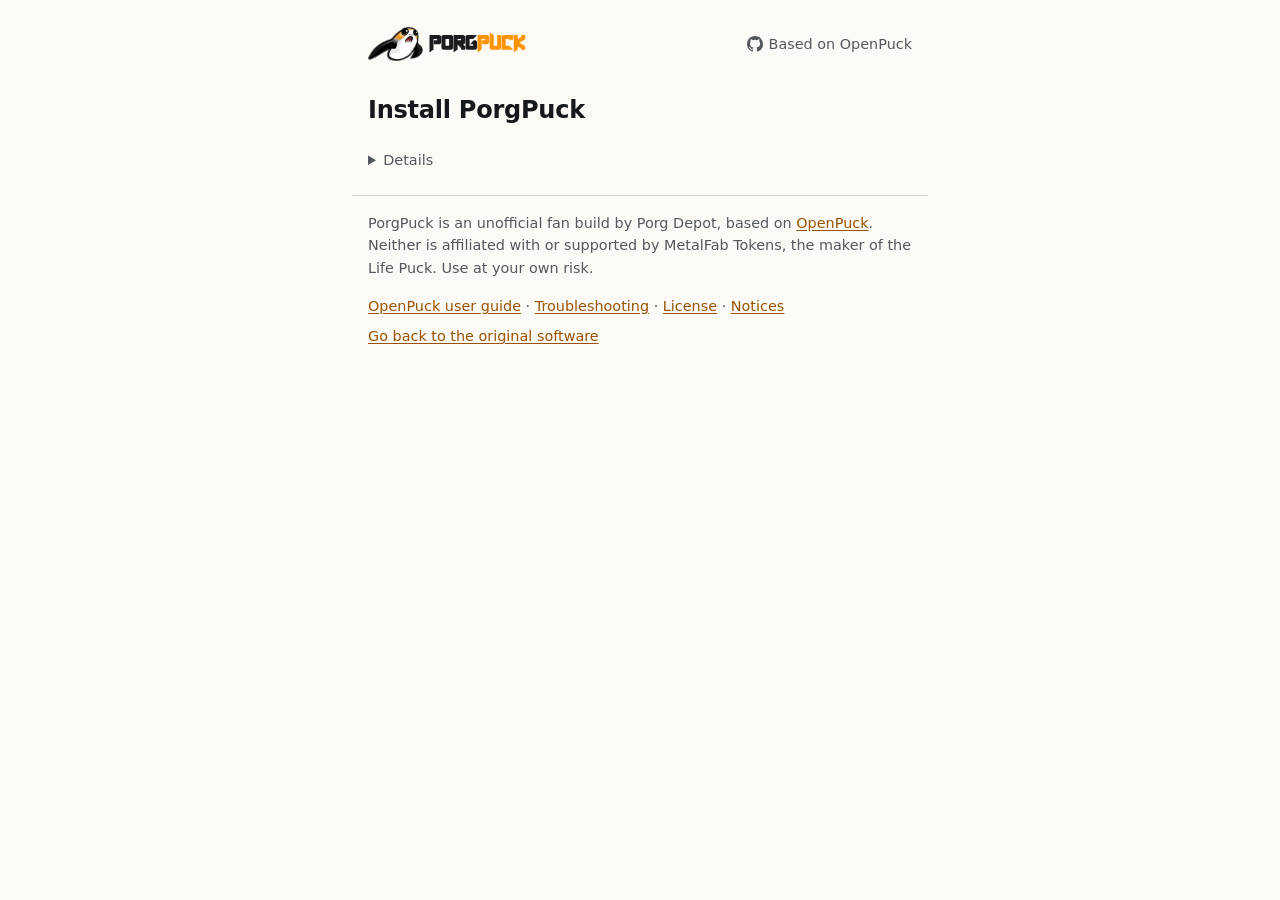
==== index.html @ e234dc00 "PorgPuck 1.0 (94cc016)" ====
<!doctype html>
<!-- PorgPuck browser installer (Porg Depot's build of the OpenPuck installer). Page wiring is in js/app.js, screens in js/ui.js. -->
<html lang="en">
<head>
<meta charset="utf-8">
<meta http-equiv="Content-Security-Policy" content="default-src 'self'; script-src 'self'; style-src 'self'; img-src 'self' data:; connect-src 'self'; font-src 'self'; object-src 'none'; base-uri 'none'; form-action 'none'">
<meta name="viewport" content="width=device-width, initial-scale=1">
<meta name="color-scheme" content="light dark">
<title>Install PorgPuck</title>
<link rel="icon" href="img/porgpuck-avatar.png" type="image/png">
<link rel="apple-touch-icon" href="img/porgpuck-avatar.png">
<link rel="stylesheet" href="css/style.css">
</head>
<body>
<header class="top">
  <picture class="logo">
    <source media="(prefers-color-scheme: dark)" srcset="img/porgpuck-lockup.png">
    <img src="img/porgpuck-lockup-light.png" alt="PorgPuck" height="34">
  </picture>
  <div class="tools">
    <a class="quiet" href="https://github.com/wavemoran/openpuck" target="_blank" rel="noopener" aria-label="Based on OpenPuck, on GitHub"><svg class="gh" viewBox="0 0 16 16" width="16" height="16" aria-hidden="true" focusable="false"><path fill="currentColor" d="M8 0C3.58 0 0 3.58 0 8c0 3.54 2.29 6.53 5.47 7.59.4.07.55-.17.55-.38 0-.19-.01-.82-.01-1.49-2.01.37-2.53-.49-2.69-.94-.09-.23-.48-.94-.82-1.13-.28-.15-.68-.52-.01-.53.63-.01 1.08.58 1.23.82.72 1.21 1.87.87 2.33.66.07-.52.28-.87.51-1.07-1.78-.2-3.64-.89-3.64-3.95 0-.87.31-1.59.82-2.15-.08-.2-.36-1.02.08-2.12 0 0 .67-.21 2.2.82a7.5 7.5 0 0 1 4 0c1.53-1.04 2.2-.82 2.2-.82.44 1.1.16 1.92.08 2.12.51.56.82 1.27.82 2.15 0 3.07-1.87 3.75-3.65 3.95.29.25.54.73.54 1.48 0 1.07-.01 1.93-.01 2.2 0 .21.15.46.55.38A8.01 8.01 0 0 0 16 8c0-4.42-3.58-8-8-8z"/></svg><span>Based on OpenPuck</span></a>
  </div>
</header>
<main id="main">
  <h1>Install PorgPuck</h1>
  <p id="status" class="sr-only" aria-live="polite"></p>
  <noscript><p class="alert">This installer needs JavaScript. You can also use the <a href="https://github.com/wavemoran/openpuck/blob/main/docs/install.md">command-line instructions</a>.</p></noscript>
  <ol id="steps" class="steps" aria-label="Progress" hidden><li aria-current="step">Connect</li><li>Back up</li><li>Install</li><li>Done</li></ol>

  <section id="intro" class="card" hidden>
    <h2 tabindex="-1">Before you start</h2>
    <p class="what"><strong>What is PorgPuck?</strong> Porg Depot's Star Wars: Unlimited build of OpenPuck, the free, open-source software for the Life Puck. It counts base damage up from 0 to each player's base HP, with porgs that cheer when you heal, cry when you take damage, and sob when your base is destroyed. One or two players, a game timer, history and colors.</p>
    <p class="linkrow">
      <a class="btn secondary" href="https://github.com/wavemoran/openpuck/blob/main/docs/user-guide.md" target="_blank" rel="noopener">OpenPuck user guide</a>
    </p>
    <section class="caution" aria-labelledby="caution-title">
      <h3 id="caution-title">Unofficial software. Use at your own risk.</h3>
      <ul>
        <li>PorgPuck is an unofficial fan build of the open-source OpenPuck project. It is not made, supported or endorsed by MetalFab Tokens (the maker of the Life Puck), and they can't help you with it.</li>
        <li>Installing replaces the software on your puck. If something goes wrong, the puck can stop working (&ldquo;bricked&rdquo;). The backup and the <a href="restore.html">restore page</a> can usually bring it back, but there is no guarantee.</li>
        <li>It may void your warranty.</li>
        <li>PorgPuck is provided as is, without warranty of any kind (Apache License 2.0).</li>
      </ul>
    </section>
    <p class="ack"><label class="check"><input type="checkbox" id="ack"> <span>I understand the risks and want to continue</span></label></p>
    <h3>What you need</h3>
    <ul class="plain">
      <li>A charged puck</li>
      <li>A USB-C cable that carries data (some cables only charge)</li>
      <li>A computer. It takes about 2 minutes.</li>
    </ul>
    <p class="note">The installer first saves a backup of your puck and won't continue until you have saved it. Keep that file private: it contains the original software, so don't share it or post it online. Don't unplug the puck while it is being written.</p>
    <div id="sound-note" class="sound-box"></div>
    <div class="actions"><button type="button" id="start" class="btn primary big" disabled>Start</button></div>
  </section>

  <div id="screen" class="card" aria-live="off" hidden></div>

  <details class="log">
    <summary>Details</summary>
    <p class="note">Technical log, for bug reports.</p>
    <pre id="log" tabindex="0"></pre>
    <button type="button" id="copy" class="quiet">Copy</button>
  </details>
</main>
<footer>
  <p class="disclaimer">PorgPuck is an unofficial fan build by Porg Depot, based on <a href="https://github.com/wavemoran/openpuck">OpenPuck</a>. Neither is affiliated with or supported by MetalFab Tokens, the maker of the Life Puck. Use at your own risk.</p>
  <p class="links"><a href="https://github.com/wavemoran/openpuck/blob/main/docs/user-guide.md">OpenPuck user guide</a> ·
     <a href="https://github.com/wavemoran/openpuck/blob/main/docs/troubleshooting.md">Troubleshooting</a> ·
     <a href="LICENSE.txt">License</a> · <a href="NOTICE.txt">Notices</a></p>
  <p class="links"><a href="restore.html">Go back to the original software</a></p>
</footer>
<script type="module" src="js/app.js"></script>
</body>
</html>
---- css/style.css ----
/* PorgPuck installer styles (from OpenPuck's): system fonts only, light and dark, works down to 320 px.
   Palette: Ink #0E1013, Bone #F5F2EA, Porg Depot orange #FF9400 (the one accent). */
:root {
  --bg: #FBFAF6; --fg: #16181C; --muted: #54575D; --line: #DDD8CC; --card: #FFFFFF; --sunk: #F1EEE5;
  --accent: #FF9400; --accent-fg: #0E1013; --link: #9A5200; --focus: #9A5200;
  --caution-bg: #FFF3D1; --caution-line: #A66B00; --bad: #B42318; --ok: #1A7F37;
  --puck-line: #16181C; --puck-fill: #F1EEE5;
  font-family: system-ui, -apple-system, "Segoe UI", Roboto, "Helvetica Neue", Arial, sans-serif;
}
@media (prefers-color-scheme: dark) {
  :root {
    --bg: #0E1013; --fg: #F5F2EA; --muted: #A9ADB3; --line: #2A2F36; --card: #171A1F; --sunk: #0E1013;
    --link: #FFB04D; --focus: #FF9400;
    --caution-bg: #2A2110; --caution-line: #E0A526; --bad: #FF7B72; --ok: #56D364;
    --puck-line: #F5F2EA; --puck-fill: #0E1013;
  }
}
* { box-sizing: border-box; }
[hidden] { display: none !important; }
body { margin: 0; background: var(--bg); color: var(--fg); font-size: 1.0625rem; line-height: 1.55; }
.top, main, footer { max-width: 36rem; margin: 0 auto; padding-left: 16px; padding-right: 16px; }
.top { display: flex; justify-content: space-between; align-items: center; flex-wrap: wrap; gap: 8px 16px; padding-top: 24px; padding-bottom: 8px; }
.logo { display: block; line-height: 0; }
.logo img { height: 34px; width: auto; max-width: 100%; }
.tools { display: flex; align-items: center; gap: 16px; margin-left: auto; }
h1 { font-size: 1.5rem; line-height: 1.2; margin: 24px 0 16px; letter-spacing: -0.01em; }
h2 { font-size: 1.5rem; line-height: 1.25; margin: 0 0 16px; }
h2:focus, h2:focus-visible { outline: none; }
h3 { font-size: 1.0625rem; margin: 24px 0 8px; }
p { margin: 0 0 16px; }
a { color: var(--link); text-underline-offset: 2px; }
a:focus-visible, button:focus-visible, input:focus-visible, summary:focus-visible, pre:focus-visible {
  outline: 3px solid var(--focus); outline-offset: 2px; border-radius: 4px; }
.sr-only { position: absolute; width: 1px; height: 1px; overflow: hidden; clip: rect(0 0 0 0); white-space: nowrap; }
.note { color: var(--muted); font-size: 0.95rem; }
.alert { font-weight: 700; color: var(--bad); font-size: 1.125rem; }
.ok { color: var(--ok); font-weight: 600; }

/* Quiet header and secondary controls */
.quiet { font: inherit; font-size: 0.9rem; color: var(--muted); background: none; border: 0; padding: 8px 0; min-height: 40px;
  cursor: pointer; text-decoration: none; display: inline-flex; align-items: center; gap: 6px; }
.quiet:hover { color: var(--fg); text-decoration: underline; }
.gh { flex: none; }

.card { background: var(--card); border: 1px solid var(--line); border-radius: 16px; padding: 24px; margin: 0 0 24px; }
.card > :last-child { margin-bottom: 0; }

/* Step indicator */
.steps { list-style: none; display: flex; margin: 0 0 16px; padding: 0; gap: 8px; counter-reset: s; }
.steps li { flex: 1; counter-increment: s; font-size: 0.85rem; color: var(--muted); border-top: 3px solid var(--line);
  padding-top: 8px; min-width: 0; overflow-wrap: anywhere; }
.steps li::before { content: counter(s) ". "; }
.steps li.done { border-top-color: var(--fg); }
.steps li[aria-current="step"] { color: var(--fg); font-weight: 700; border-top-color: var(--accent); }

/* Buttons: Ember with Ink text (6.1:1) for the one primary action */
.btn { font: inherit; font-weight: 600; min-height: 44px; padding: 8px 20px; border-radius: 10px; display: inline-flex;
  align-items: center; justify-content: center; text-align: center; text-decoration: none; cursor: pointer;
  border: 2px solid var(--accent); background: var(--accent); color: var(--accent-fg); }
.btn.secondary { background: transparent; border-color: var(--line); color: var(--fg); }
.btn.secondary:hover { border-color: var(--muted); }
.btn.big { font-size: 1.125rem; min-height: 52px; padding: 10px 32px; }
.btn:disabled { opacity: 0.45; cursor: not-allowed; }
.actions { margin: 24px 0 0; display: flex; gap: 16px; flex-wrap: wrap; align-items: center; }
.actions .btn.primary { flex: 1 1 12rem; }
.linkrow { display: flex; gap: 8px; flex-wrap: wrap; }
.linkrow .btn { min-height: 40px; padding: 4px 16px; font-size: 0.95rem; }
.check { display: flex; gap: 12px; align-items: flex-start; font-weight: 600; cursor: pointer; }
.check input { width: 1.4rem; height: 1.4rem; flex: none; margin: 1px 0 0; accent-color: var(--accent); }
.ack { margin: 24px 0 0; }
input[type="file"] { max-width: 100%; font: inherit; }
.plain { padding-left: 1.25rem; margin: 0 0 16px; }
.what { margin-bottom: 8px; }

/* Caution panel: amber, never Ember */
.caution { background: var(--caution-bg); border: 1px solid var(--caution-line); border-left-width: 6px; border-radius: 12px; padding: 16px; margin: 24px 0; }
.caution h3 { margin: 0 0 8px; font-size: 1.125rem; }
.caution ul { margin: 0; padding-left: 1.25rem; }
.caution li + li { margin-top: 8px; }

.facts { background: var(--sunk); border-radius: 10px; padding: 16px; margin: 16px 0; }
.facts dt { font-weight: 700; font-size: 0.85rem; color: var(--muted); }
.facts dd { margin: 0 0 8px; overflow-wrap: anywhere; }
.facts dd:last-child { margin-bottom: 0; }
.hash { font-family: ui-monospace, Menlo, Consolas, monospace; font-size: 0.85rem; }

.progress { margin: 24px 0 0; }
.track { height: 16px; background: var(--sunk); border: 1px solid var(--line); border-radius: 8px; overflow: hidden; }
.fill { height: 100%; width: 0; background: var(--accent); transition: width 0.2s; }
.progress-row { display: flex; justify-content: space-between; gap: 16px; margin: 8px 0 0; font-size: 0.95rem; }
.pct { font-weight: 700; }

.visual { max-width: 200px; margin: 0 auto 24px; }
.visual svg { width: 100%; height: auto; display: block; overflow: visible; }
.body { fill: var(--puck-fill); stroke: var(--puck-line); stroke-width: 5; }
.side-label { fill: var(--muted); font-size: 16px; font-weight: 700; letter-spacing: 0.15em; }
.ring { fill: none; stroke: var(--accent); stroke-width: 4; transform-box: fill-box; transform-origin: center; }
.btn-pressed, .btn-up { fill: var(--accent); }
.arrow { fill: none; stroke: var(--puck-line); stroke-width: 6; stroke-linecap: round; stroke-linejoin: round; }
@media (prefers-reduced-motion: no-preference) {
  .pulse { animation: pulse 1.2s ease-out infinite; }
  .step-release .arrow { animation: nudge 0.8s ease-in-out infinite alternate; }
}
@keyframes pulse { 0% { transform: scale(0.7); opacity: 1; } 100% { transform: scale(1.7); opacity: 0.05; } }
@keyframes nudge { to { transform: translateY(-4px); } }

.log { margin: 0 0 24px; padding-top: 8px; }
.log summary { cursor: pointer; font-size: 0.9rem; color: var(--muted); }
.log pre { background: var(--card); border: 1px solid var(--line); padding: 12px; border-radius: 10px; max-height: 14rem; overflow: auto;
  font-size: 0.8rem; white-space: pre-wrap; overflow-wrap: anywhere; }
footer { border-top: 1px solid var(--line); padding-top: 16px; padding-bottom: 40px; font-size: 0.9rem; color: var(--muted); }
footer p { margin: 0 0 8px; }
footer .disclaimer { margin-bottom: 16px; }

.sound-box { margin: 16px 0 0; padding: 16px; background: var(--sunk); border: 1px solid var(--line); border-radius: 12px; }
.sound-box .sound-note { margin: 0 0 8px; }
.btn.small { min-height: 40px; padding: 4px 16px; font-size: 0.95rem; }
.btn .icon, .quiet .icon { display: inline-flex; margin-right: 8px; }
.sound-row { text-align: center; margin: -8px 0 16px; }
.sound-toggle { border: 1px solid var(--line); border-radius: 999px; padding: 4px 16px; color: var(--fg); }
.ack + .note { margin-top: 16px; }
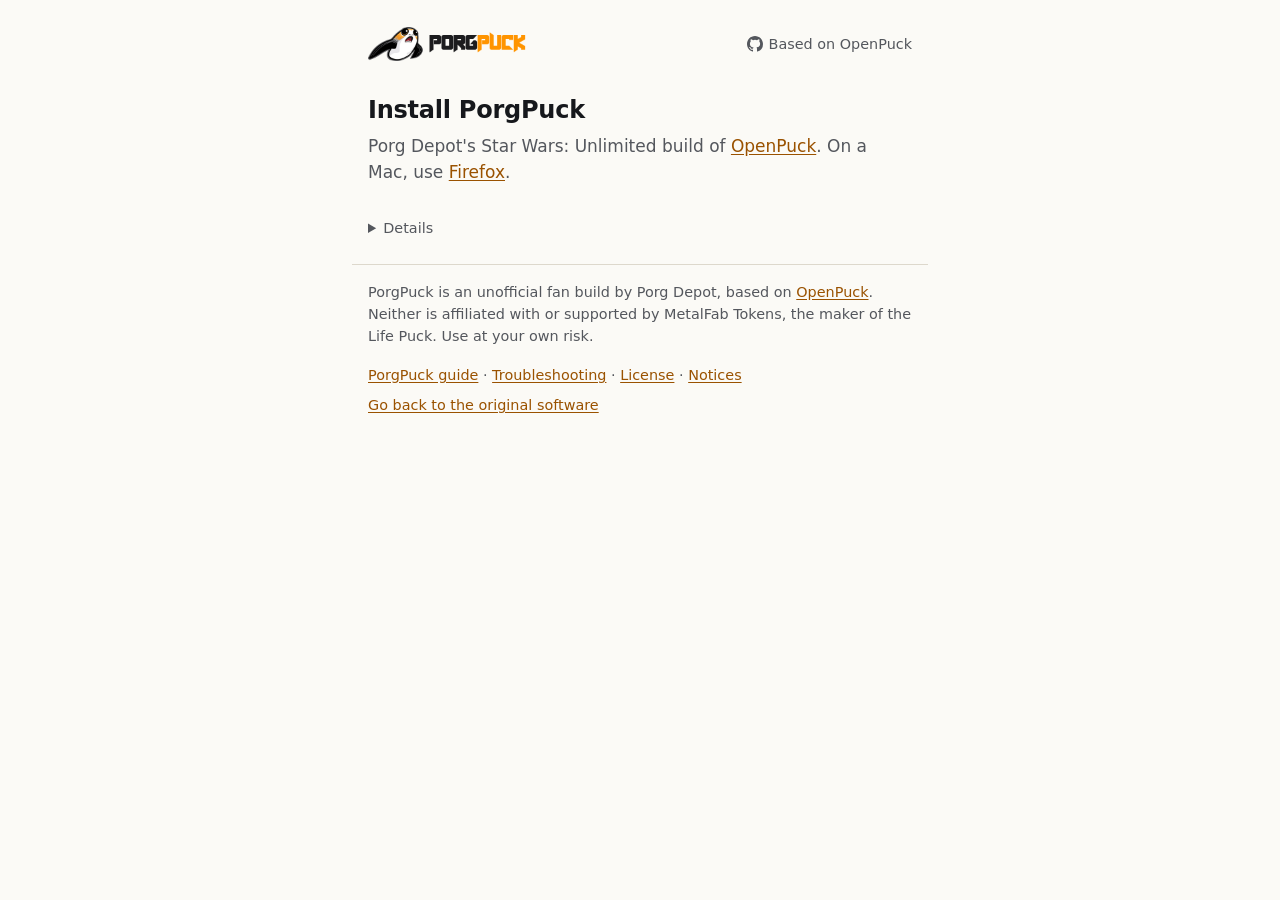
==== commit af8c430b: "PorgPuck 1.0 (3d7ec28)" ====
--- a/index.html
+++ b/index.html
@@ -23,20 +23,21 @@
 </header>
 <main id="main">
   <h1>Install PorgPuck</h1>
+  <p class="subtitle">Porg Depot's Star Wars: Unlimited build of <a href="https://github.com/wavemoran/openpuck">OpenPuck</a>. On a Mac, use <a href="https://www.mozilla.org/firefox/new/">Firefox</a>.</p>
   <p id="status" class="sr-only" aria-live="polite"></p>
-  <noscript><p class="alert">This installer needs JavaScript. You can also use the <a href="https://github.com/wavemoran/openpuck/blob/main/docs/install.md">command-line instructions</a>.</p></noscript>
+  <noscript><p class="alert">This installer needs JavaScript.</p></noscript>
   <ol id="steps" class="steps" aria-label="Progress" hidden><li aria-current="step">Connect</li><li>Back up</li><li>Install</li><li>Done</li></ol>
 
   <section id="intro" class="card" hidden>
     <h2 tabindex="-1">Before you start</h2>
     <p class="what"><strong>What is PorgPuck?</strong> Porg Depot's Star Wars: Unlimited build of OpenPuck, the free, open-source software for the Life Puck. It counts base damage up from 0 to each player's base HP, with porgs that cheer when you heal, cry when you take damage, and sob when your base is destroyed. One or two players, a game timer, history and colors.</p>
     <p class="linkrow">
-      <a class="btn secondary" href="https://github.com/wavemoran/openpuck/blob/main/docs/user-guide.md" target="_blank" rel="noopener">OpenPuck user guide</a>
+      <a class="btn secondary" href="guide.html" target="_blank" rel="noopener">PorgPuck guide</a>
     </p>
     <section class="caution" aria-labelledby="caution-title">
       <h3 id="caution-title">Unofficial software. Use at your own risk.</h3>
       <ul>
-        <li>PorgPuck is an unofficial fan build of the open-source OpenPuck project. It is not made, supported or endorsed by MetalFab Tokens (the maker of the Life Puck), and they can't help you with it.</li>
+        <li>PorgPuck is an unofficial fan build of OpenPuck, an open-source project. It is not made, supported or endorsed by MetalFab Tokens (the maker of the Life Puck), and they can't help you with it.</li>
         <li>Installing replaces the software on your puck. If something goes wrong, the puck can stop working (&ldquo;bricked&rdquo;). The backup and the <a href="restore.html">restore page</a> can usually bring it back, but there is no guarantee.</li>
         <li>It may void your warranty.</li>
         <li>PorgPuck is provided as is, without warranty of any kind (Apache License 2.0).</li>
@@ -47,7 +48,7 @@
     <ul class="plain">
       <li>A charged puck</li>
       <li>A USB-C cable that carries data (some cables only charge)</li>
-      <li>A computer. It takes about 2 minutes.</li>
+      <li>A computer with Firefox, or with Chrome or Edge on Windows or Linux. On a Mac it has to be <a href="https://www.mozilla.org/firefox/new/">Firefox</a>. It takes about 2 minutes.</li>
     </ul>
     <p class="note">The installer first saves a backup of your puck and won't continue until you have saved it. Keep that file private: it contains the original software, so don't share it or post it online. Don't unplug the puck while it is being written.</p>
     <div id="sound-note" class="sound-box"></div>
@@ -65,8 +66,8 @@
 </main>
 <footer>
   <p class="disclaimer">PorgPuck is an unofficial fan build by Porg Depot, based on <a href="https://github.com/wavemoran/openpuck">OpenPuck</a>. Neither is affiliated with or supported by MetalFab Tokens, the maker of the Life Puck. Use at your own risk.</p>
-  <p class="links"><a href="https://github.com/wavemoran/openpuck/blob/main/docs/user-guide.md">OpenPuck user guide</a> ·
-     <a href="https://github.com/wavemoran/openpuck/blob/main/docs/troubleshooting.md">Troubleshooting</a> ·
+  <p class="links"><a href="guide.html">PorgPuck guide</a> ·
+     <a href="guide.html#trouble">Troubleshooting</a> ·
      <a href="LICENSE.txt">License</a> · <a href="NOTICE.txt">Notices</a></p>
   <p class="links"><a href="restore.html">Go back to the original software</a></p>
 </footer>
--- a/css/style.css
+++ b/css/style.css
@@ -119,3 +119,12 @@
 .sound-row { text-align: center; margin: -8px 0 16px; }
 .sound-toggle { border: 1px solid var(--line); border-radius: 999px; padding: 4px 16px; color: var(--fg); }
 .ack + .note { margin-top: 16px; }
+
+/* PorgPuck: subtitle under the page title, and the guide page */
+.subtitle { color: var(--muted); margin: -8px 0 24px; }
+.guide h2 { font-size: 1.25rem; margin: 32px 0 12px; scroll-margin-top: 16px; }
+.guide ul { padding-left: 1.25rem; margin: 0 0 16px; }
+.guide li { margin-bottom: 8px; }
+.toc { padding: 16px 24px; }
+.toc ul { margin: 0; }
+.toc li { margin-bottom: 4px; }
